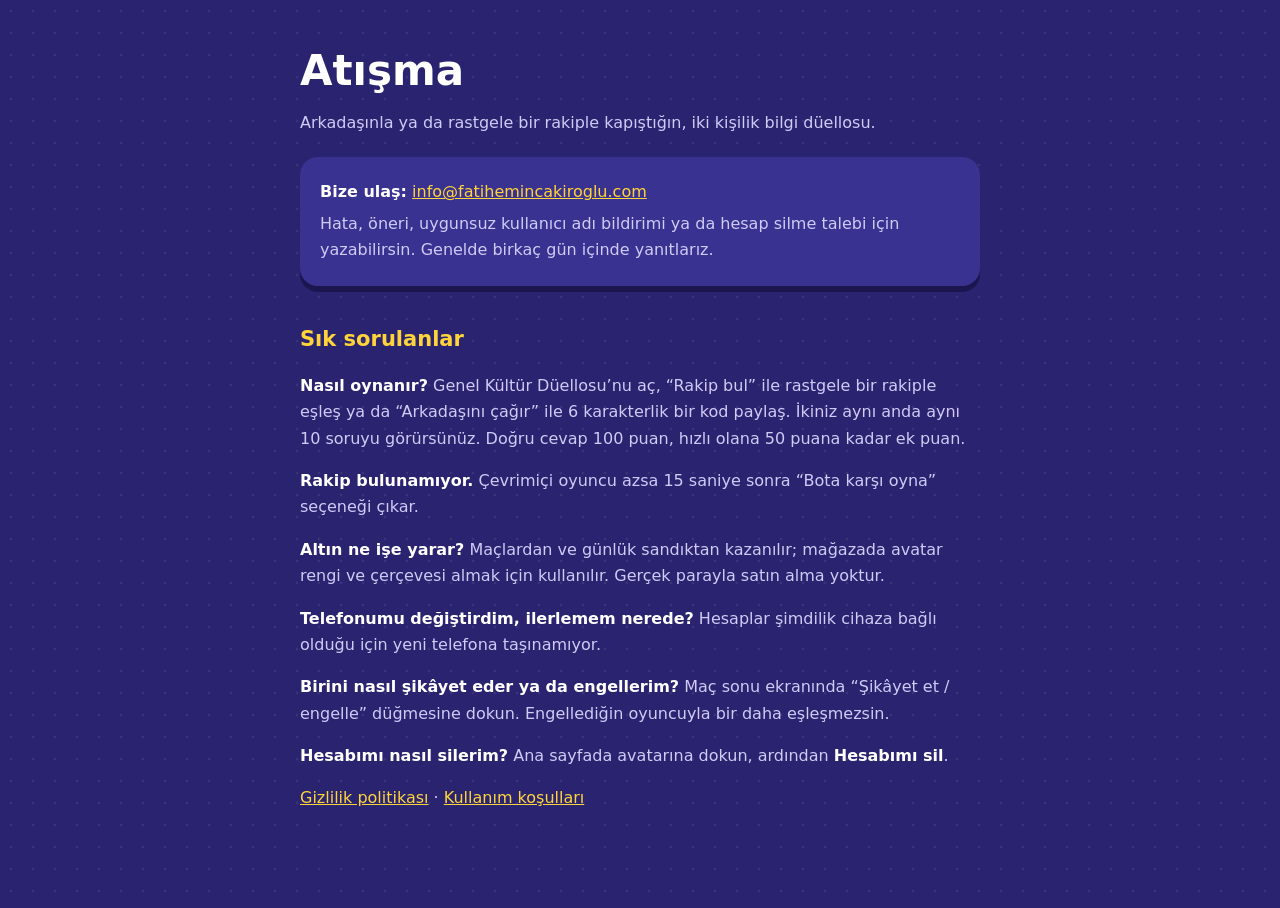
==== index.html @ ec4e751d "Add files via upload" ====
<!doctype html>
<html lang="tr">
<head>
<meta charset="utf-8">
<meta name="viewport" content="width=device-width, initial-scale=1">
<title>Atışma · Destek</title>
<link rel="stylesheet" href="_stil.css">
</head>
<body>
<main>
<h1>Atışma</h1>
<p>Arkadaşınla ya da rastgele bir rakiple kapıştığın, iki kişilik bilgi düellosu.</p>

<div class="kart">
  <p><strong>Bize ulaş:</strong> <a href="mailto:info@fatihemincakiroglu.com">info@fatihemincakiroglu.com</a></p>
  <p>Hata, öneri, uygunsuz kullanıcı adı bildirimi ya da hesap silme talebi için yazabilirsin. Genelde birkaç gün içinde yanıtlarız.</p>
</div>

<h2>Sık sorulanlar</h2>
<p><strong>Nasıl oynanır?</strong> Genel Kültür Düellosu’nu aç, “Rakip bul” ile rastgele bir rakiple eşleş ya da “Arkadaşını çağır” ile
6 karakterlik bir kod paylaş. İkiniz aynı anda aynı 10 soruyu görürsünüz. Doğru cevap 100 puan, hızlı olana 50 puana kadar ek puan.</p>
<p><strong>Rakip bulunamıyor.</strong> Çevrimiçi oyuncu azsa 15 saniye sonra “Bota karşı oyna” seçeneği çıkar.</p>
<p><strong>Altın ne işe yarar?</strong> Maçlardan ve günlük sandıktan kazanılır; mağazada avatar rengi ve çerçevesi almak için kullanılır.
Gerçek parayla satın alma yoktur.</p>
<p><strong>Telefonumu değiştirdim, ilerlemem nerede?</strong> Hesaplar şimdilik cihaza bağlı olduğu için yeni telefona taşınamıyor.</p>
<p><strong>Birini nasıl şikâyet eder ya da engellerim?</strong> Maç sonu ekranında “Şikâyet et / engelle” düğmesine dokun.
Engellediğin oyuncuyla bir daha eşleşmezsin.</p>
<p><strong>Hesabımı nasıl silerim?</strong> Ana sayfada avatarına dokun, ardından <strong>Hesabımı sil</strong>.</p>

<p><a href="gizlilik.html">Gizlilik politikası</a> · <a href="https://www.apple.com/legal/internet-services/itunes/dev/stdeula/">Kullanım koşulları</a></p>
</main>
</body>
</html>
---- _stil.css ----
:root{color-scheme:dark;--zemin:#2A2470;--kart:#3A3290;--koyu:#1B1650;--yazi:#FFFFFF;--soluk:#CFCBF5;--sari:#FFD43B}
*{box-sizing:border-box}
body{margin:0;background:var(--zemin);color:var(--yazi);font:16px/1.65 system-ui,-apple-system,"Segoe UI",Roboto,sans-serif;
  background-image:radial-gradient(rgba(255,255,255,.07) 1.5px,transparent 1.6px);background-size:22px 22px}
main{max-width:720px;margin:0 auto;padding:48px 20px 80px}
h1{font-size:clamp(30px,6vw,42px);line-height:1.1;margin:0 0 8px}
h2{font-size:21px;margin:36px 0 8px;color:var(--sari)}
p,li{color:var(--soluk)}
strong{color:var(--yazi)}
a{color:var(--sari)}
.kart{background:var(--kart);border-radius:18px;padding:18px 20px;box-shadow:0 6px 0 var(--koyu);margin:20px 0}
.kart p{margin:.3em 0}
table{width:100%;border-collapse:collapse;margin:8px 0}
td,th{text-align:left;padding:8px 10px;border-bottom:1px solid rgba(255,255,255,.12);vertical-align:top;color:var(--soluk)}
th{color:var(--yazi)}
.tablo{overflow-x:auto}
small{color:var(--soluk)}
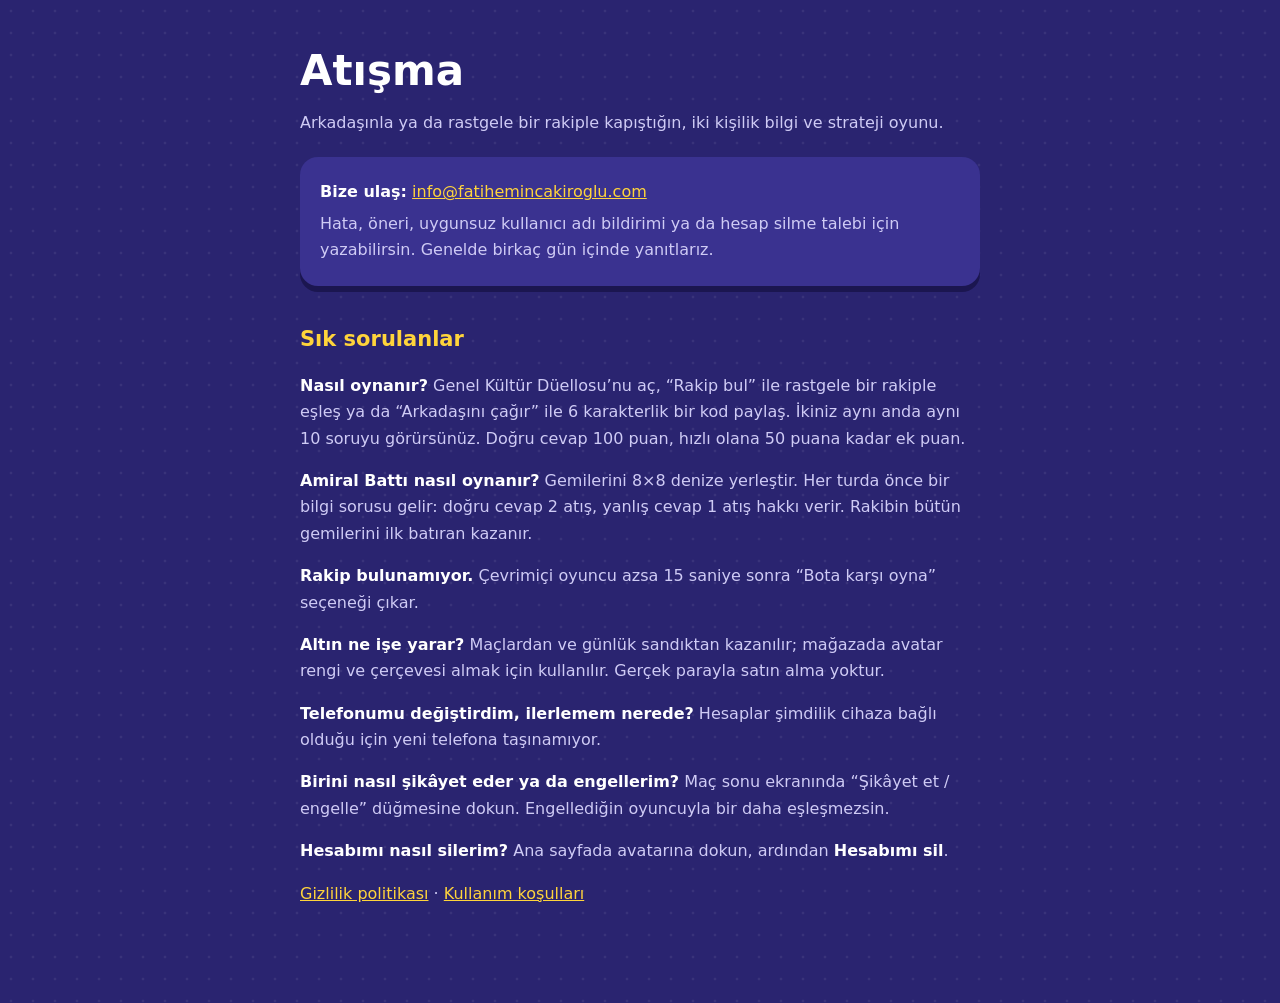
==== commit d04a6127: "Add files via upload" ====
--- a/index.html
+++ b/index.html
@@ -9,7 +9,7 @@
 <body>
 <main>
 <h1>Atışma</h1>
-<p>Arkadaşınla ya da rastgele bir rakiple kapıştığın, iki kişilik bilgi düellosu.</p>
+<p>Arkadaşınla ya da rastgele bir rakiple kapıştığın, iki kişilik bilgi ve strateji oyunu.</p>
 
 <div class="kart">
   <p><strong>Bize ulaş:</strong> <a href="mailto:info@fatihemincakiroglu.com">info@fatihemincakiroglu.com</a></p>
@@ -19,6 +19,8 @@
 <h2>Sık sorulanlar</h2>
 <p><strong>Nasıl oynanır?</strong> Genel Kültür Düellosu’nu aç, “Rakip bul” ile rastgele bir rakiple eşleş ya da “Arkadaşını çağır” ile
 6 karakterlik bir kod paylaş. İkiniz aynı anda aynı 10 soruyu görürsünüz. Doğru cevap 100 puan, hızlı olana 50 puana kadar ek puan.</p>
+<p><strong>Amiral Battı nasıl oynanır?</strong> Gemilerini 8×8 denize yerleştir. Her turda önce bir bilgi sorusu gelir:
+doğru cevap 2 atış, yanlış cevap 1 atış hakkı verir. Rakibin bütün gemilerini ilk batıran kazanır.</p>
 <p><strong>Rakip bulunamıyor.</strong> Çevrimiçi oyuncu azsa 15 saniye sonra “Bota karşı oyna” seçeneği çıkar.</p>
 <p><strong>Altın ne işe yarar?</strong> Maçlardan ve günlük sandıktan kazanılır; mağazada avatar rengi ve çerçevesi almak için kullanılır.
 Gerçek parayla satın alma yoktur.</p>
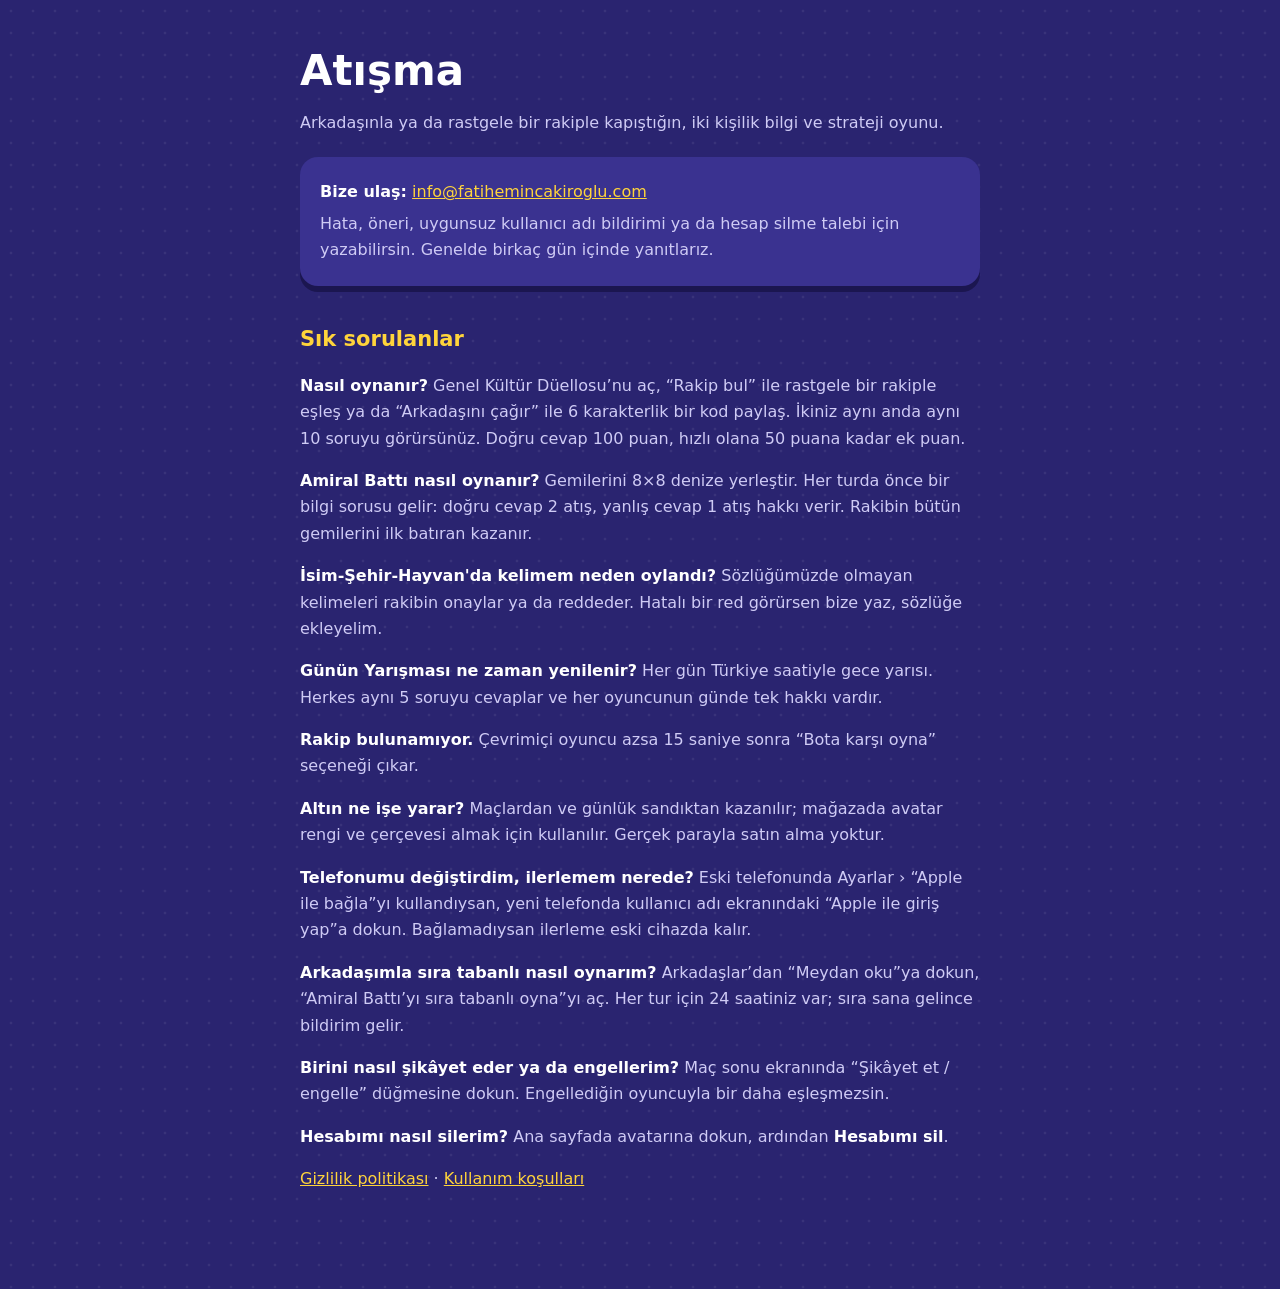
==== commit 32a9e8c6: "Add files via upload" ====
--- a/index.html
+++ b/index.html
@@ -21,10 +21,13 @@
 6 karakterlik bir kod paylaş. İkiniz aynı anda aynı 10 soruyu görürsünüz. Doğru cevap 100 puan, hızlı olana 50 puana kadar ek puan.</p>
 <p><strong>Amiral Battı nasıl oynanır?</strong> Gemilerini 8×8 denize yerleştir. Her turda önce bir bilgi sorusu gelir:
 doğru cevap 2 atış, yanlış cevap 1 atış hakkı verir. Rakibin bütün gemilerini ilk batıran kazanır.</p>
+<p><strong>İsim-Şehir-Hayvan'da kelimem neden oylandı?</strong> Sözlüğümüzde olmayan kelimeleri rakibin onaylar ya da reddeder. Hatalı bir red görürsen bize yaz, sözlüğe ekleyelim.</p>
+<p><strong>Günün Yarışması ne zaman yenilenir?</strong> Her gün Türkiye saatiyle gece yarısı. Herkes aynı 5 soruyu cevaplar ve her oyuncunun günde tek hakkı vardır.</p>
 <p><strong>Rakip bulunamıyor.</strong> Çevrimiçi oyuncu azsa 15 saniye sonra “Bota karşı oyna” seçeneği çıkar.</p>
 <p><strong>Altın ne işe yarar?</strong> Maçlardan ve günlük sandıktan kazanılır; mağazada avatar rengi ve çerçevesi almak için kullanılır.
 Gerçek parayla satın alma yoktur.</p>
-<p><strong>Telefonumu değiştirdim, ilerlemem nerede?</strong> Hesaplar şimdilik cihaza bağlı olduğu için yeni telefona taşınamıyor.</p>
+<p><strong>Telefonumu değiştirdim, ilerlemem nerede?</strong> Eski telefonunda Ayarlar › “Apple ile bağla”yı kullandıysan, yeni telefonda kullanıcı adı ekranındaki “Apple ile giriş yap”a dokun. Bağlamadıysan ilerleme eski cihazda kalır.</p>
+<p><strong>Arkadaşımla sıra tabanlı nasıl oynarım?</strong> Arkadaşlar’dan “Meydan oku”ya dokun, “Amiral Battı’yı sıra tabanlı oyna”yı aç. Her tur için 24 saatiniz var; sıra sana gelince bildirim gelir.</p>
 <p><strong>Birini nasıl şikâyet eder ya da engellerim?</strong> Maç sonu ekranında “Şikâyet et / engelle” düğmesine dokun.
 Engellediğin oyuncuyla bir daha eşleşmezsin.</p>
 <p><strong>Hesabımı nasıl silerim?</strong> Ana sayfada avatarına dokun, ardından <strong>Hesabımı sil</strong>.</p>
